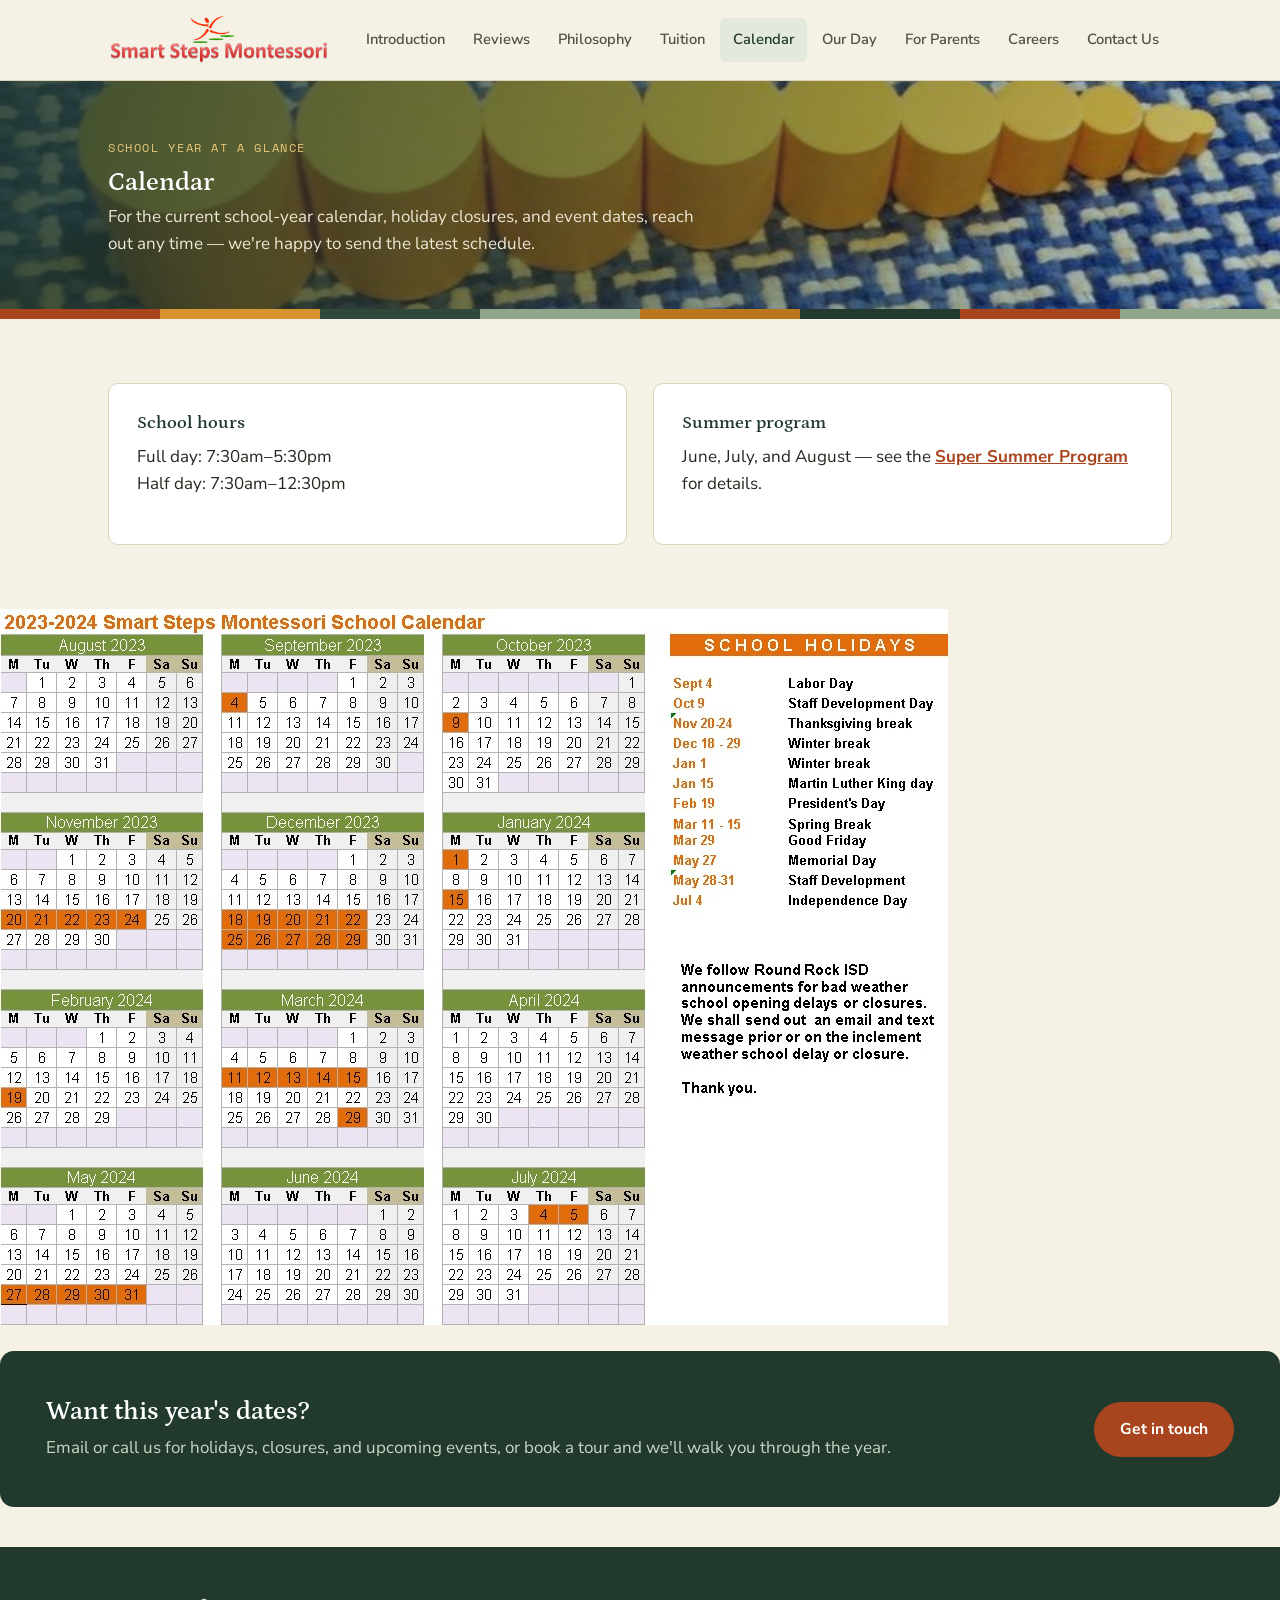
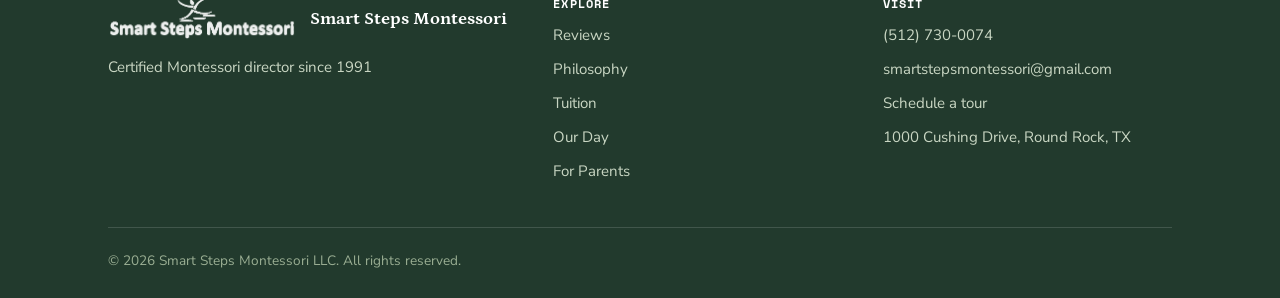
==== calendar.html @ 6e3060b4 "Add sections for practical life and callout" ====
<!DOCTYPE html>
<html lang="en">
<head>
<meta charset="UTF-8">
<meta name="viewport" content="width=device-width, initial-scale=1.0">
<title>Calendar | Smart Steps Montessori</title>
<meta name="description" content="School hours, summer program dates, and how to get the current Smart Steps Montessori school-year calendar.">
<link rel="preconnect" href="https://fonts.googleapis.com">
<link rel="preconnect" href="https://fonts.gstatic.com" crossorigin>
<link href="https://fonts.googleapis.com/css2?family=Petrona:wght@500;600;700&family=Nunito+Sans:wght@400;600;700;800&family=Space+Mono:wght@400;700&display=swap" rel="stylesheet">
<link rel="stylesheet" href="assets/css/style.css">
</head>
<body>
<header class="site-header">
  <div class="header-inner">
    <a class="brand" href="index.html">
      <img src="assets/images/logo.png" alt="Smart Steps Montessori logo">
    </a>
    <nav class="main-nav" aria-label="Primary">
      <a href="index.html">Introduction</a>
      <a href="our-montessori.html">Reviews</a>
      <a href="philosophy.html">Philosophy</a>
      <a href="tuition.html">Tuition</a>
      <a href="calendar.html" class="current">Calendar</a>
      <a href="our-day.html">Our Day</a>
      <a href="for-parents.html">For Parents</a>
      <a href="careers.html">Careers</a>
      <a href="contact.html">Contact Us</a>
    </nav>
    <button class="nav-toggle" aria-label="Toggle menu" aria-expanded="false">
      <span></span>
    </button>
  </div>
</header>


<section class="page-banner">
  <img src="assets/images/for-parents.jpg" alt="Children in the classroom during the school year">
  <div class="page-banner-copy">
    <span class="eyebrow" style="color:#E7C77A;">School year at a glance</span>
    <h1>Calendar</h1>
    <p>For the current school-year calendar, holiday closures, and event dates, reach out any time &mdash; we're happy to send the latest schedule.</p>
  </div>
</section>

<div class="material-strip"><span></span><span></span><span></span><span></span><span></span><span></span><span></span><span></span></div>

<section class="block">
  <div class="container">
    <div class="grid cols-2">
      <div class="card">
        <h3>School hours</h3>
        <p>Full day: 7:30am&ndash;5:30pm<br>Half day: 7:30am&ndash;12:30pm</p>
      </div>
      <div class="card">
        <h3>Summer program</h3>
        <p>June, July, and August &mdash; see the <a href="summer-program.html" style="color:var(--brick); font-weight:700;">Super Summer Program</a> for details.</p>
      </div>
    </div>
</section>
<section>
    <div class="split-media">
      <img src="assets/images/practical-life.jpg" alt="Calendar">
    </div>
</section>
<section>
    <div class="callout" style="margin-top:26px;">
      <div>
        <h2>Want this year's dates?</h2>
        <p>Email or call us for holidays, closures, and upcoming events, or book a tour and we'll walk you through the year.</p>
      </div>
      <a class="btn btn-primary" href="contact.html">Get in touch</a>
    </div>
  </div>
</section>
<footer class="site-footer">
  <div class="container">
    <div class="footer-grid">
      <div>
        <div class="footer-brand">
          <img src="assets/images/logo.png" alt="">
          <span>Smart Steps Montessori</span>
        </div>
        <p style="max-width: 34ch; font-size: 0.94rem;">Certified Montessori director since 1991</p>
      </div>
      <div class="footer-col">
        <h4>Explore</h4>
        <a href="our-montessori.html">Reviews</a>
        <a href="philosophy.html">Philosophy</a>
        <a href="tuition.html">Tuition</a>
        <a href="our-day.html">Our Day</a>
        <a href="for-parents.html">For Parents</a>
      </div>
      <div class="footer-col">
        <h4>Visit</h4>
        <a href="tel:+15127300074">(512) 730-0074</a>
        <a href="mailto:smartstepsmontessori@gmail.com">smartstepsmontessori@gmail.com</a>
        <a href="https://calendly.com/ssms/smart-steps-montessori-tour" target="_blank" rel="noopener">Schedule a tour</a>
        <a href="contact.html">1000 Cushing Drive, Round Rock, TX</a>
      </div>
    </div>
    <div class="footer-bottom">
      <span>&copy; <span id="year"></span> Smart Steps Montessori LLC. All rights reserved.</span>
    </div>
  </div>
</footer>
<script>document.getElementById('year').textContent = new Date().getFullYear();</script>
<script src="assets/js/main.js"></script>
</body>
</html>
---- assets/css/style.css ----
/* ==========================================================================
   Smart Steps Montessori — Design System
   Palette grounded in Montessori material colors:
   - Paper: warm ivory (classroom wall / paper)
   - Forest: deep green (the outdoor/garden work the school emphasizes)
   - Marigold: warm gold (golden bead material)
   - Brick: muted terracotta-brick (red rods / sandpaper letters)
   - Sage: soft green-grey (plant/leaf tint for cards)
   ========================================================================== */

:root {
  --paper: #F5F1E4;
  --paper-deep: #EDE7D3;
  --ink: #2A2620;
  --ink-soft: #55503f;
  --forest: #2F4A3B;
  --forest-deep: #223A2D;
  --marigold: #D6932E;
  --marigold-deep: #B9761C;
  --brick: #A8451F;
  --sage: #8FA688;
  --sage-pale: #E4E9DD;
  --line: #DCD3B8;
  --radius: 6px;
  --shadow: 0 12px 30px -14px rgba(42, 38, 32, 0.28);
  --max: 1120px;
}

/* -------------------- Reset -------------------- */
*, *::before, *::after { box-sizing: border-box; }
html { scroll-behavior: smooth; }
body {
  margin: 0;
  background: var(--paper);
  color: var(--ink);
  font-family: "Nunito Sans", -apple-system, BlinkMacSystemFont, "Segoe UI", sans-serif;
  font-size: 17px;
  line-height: 1.6;
  -webkit-font-smoothing: antialiased;
}
img { max-width: 100%; display: block; }
a { color: inherit; }
ul { padding-left: 0; }
h1, h2, h3, h4 {
  font-family: "Petrona", Georgia, "Times New Roman", serif;
  font-weight: 600;
  line-height: 1.18;
  margin: 0 0 0.5em;
  color: var(--forest-deep);
}
p { margin: 0 0 1.1em; }
.container {
  max-width: var(--max);
  margin: 0 auto;
  padding: 0 28px;
}

/* focus visibility */
a:focus-visible, button:focus-visible, .btn:focus-visible {
  outline: 3px solid var(--marigold);
  outline-offset: 3px;
}

@media (prefers-reduced-motion: reduce) {
  * { animation: none !important; transition: none !important; scroll-behavior: auto !important; }
}

/* -------------------- Eyebrow / labels (mono, ties to counting materials) -------------------- */
.eyebrow {
  font-family: "Space Mono", monospace;
  font-size: 0.72rem;
  letter-spacing: 0.14em;
  text-transform: uppercase;
  color: var(--brick);
  display: inline-block;
  margin-bottom: 0.9em;
}

/* -------------------- Header -------------------- */
.site-header {
  position: sticky;
  top: 0;
  z-index: 50;
  background: var(--paper);
  border-bottom: 1px solid var(--line);
}
.header-inner {
  display: flex;
  align-items: center;
  justify-content: space-between;
  padding: 14px 28px;
  max-width: var(--max);
  margin: 0 auto;
}
.brand {
  display: flex;
  align-items: center;
  gap: 12px;
  text-decoration: none;
  color: var(--forest-deep);
}
.brand img { height: 52px; width: auto; }
.brand-name {
  font-family: "Petrona", serif;
  font-weight: 700;
  font-size: 1.28rem;
  line-height: 1.1;
}
.brand-tag {
  display: block;
  font-family: "Space Mono", monospace;
  font-size: 0.65rem;
  letter-spacing: 0.1em;
  text-transform: uppercase;
  color: var(--sage);
  font-weight: 400;
}

.main-nav { display: flex; align-items: center; gap: 2px; }
.main-nav a {
  text-decoration: none;
  font-size: 0.92rem;
  font-weight: 600;
  color: var(--ink-soft);
  padding: 10px 13px;
  border-radius: var(--radius);
  transition: background 0.15s ease, color 0.15s ease;
}
.main-nav a:hover { background: var(--sage-pale); color: var(--forest-deep); }
.main-nav a.current { color: var(--forest-deep); background: var(--sage-pale); }

.nav-toggle {
  display: none;
  background: none;
  border: 2px solid var(--forest);
  border-radius: var(--radius);
  width: 44px;
  height: 44px;
  align-items: center;
  justify-content: center;
  cursor: pointer;
}
.nav-toggle span,
.nav-toggle span::before,
.nav-toggle span::after {
  content: "";
  display: block;
  width: 20px;
  height: 2px;
  background: var(--forest-deep);
  position: relative;
  transition: transform 0.2s ease, opacity 0.2s ease;
}
.nav-toggle span::before { position: absolute; top: -6px; }
.nav-toggle span::after { position: absolute; top: 6px; }
.nav-toggle[aria-expanded="true"] span { background: transparent; }
.nav-toggle[aria-expanded="true"] span::before { transform: rotate(45deg); top: 0; }
.nav-toggle[aria-expanded="true"] span::after { transform: rotate(-45deg); top: 0; }

/* -------------------- Material strip (signature divider) --------------------
   A row of blocks echoing the classic Montessori number-rod / bead-bar
   color sequence, used as a section divider instead of a plain rule. */
.material-strip {
  display: flex;
  width: 100%;
  height: 10px;
}
.material-strip span { flex: 1; }
.material-strip span:nth-child(1) { background: var(--brick); }
.material-strip span:nth-child(2) { background: var(--marigold); }
.material-strip span:nth-child(3) { background: var(--forest); }
.material-strip span:nth-child(4) { background: var(--sage); }
.material-strip span:nth-child(5) { background: var(--marigold-deep); }
.material-strip span:nth-child(6) { background: var(--forest-deep); }
.material-strip span:nth-child(7) { background: var(--brick); }
.material-strip span:nth-child(8) { background: var(--sage); }

/* -------------------- Hero -------------------- */
.hero {
  position: relative;
  display: grid;
  grid-template-columns: 1.1fr 0.9fr;
  align-items: center;
  gap: 40px;
  padding: 64px 28px 72px;
  max-width: var(--max);
  margin: 0 auto;
}
.hero-copy h1 {
  font-size: clamp(2.1rem, 4vw, 3.1rem);
  letter-spacing: -0.01em;
}
.hero-copy p.lede {
  font-size: 1.15rem;
  color: var(--ink-soft);
  max-width: 46ch;
}
.hero-media {
  position: relative;
  border-radius: 10px;
  overflow: hidden;
  box-shadow: var(--shadow);
  aspect-ratio: 4 / 3;
}
.hero-media img { width: 100%; height: 100%; object-fit: cover; }

.button-row { display: flex; gap: 14px; flex-wrap: wrap; margin-top: 1.6em; }
.btn {
  display: inline-flex;
  align-items: center;
  gap: 8px;
  text-decoration: none;
  font-weight: 700;
  font-size: 0.98rem;
  padding: 13px 24px;
  border-radius: 999px;
  border: 2px solid transparent;
  cursor: pointer;
  transition: transform 0.15s ease, background 0.15s ease, color 0.15s ease;
}
.btn-primary { background: var(--brick); color: #fff; }
.btn-primary:hover { background: var(--marigold-deep); transform: translateY(-1px); }
.btn-outline { background: transparent; border-color: var(--forest); color: var(--forest-deep); }
.btn-outline:hover { background: var(--forest); color: #fff; }

/* -------------------- Page banner (interior pages) -------------------- */
.page-banner {
  position: relative;
  display: grid;
  grid-template-columns: 1fr;
  min-height: 220px;
  align-items: center;
}
.page-banner img {
  position: absolute;
  inset: 0;
  width: 100%;
  height: 100%;
  object-fit: cover;
  z-index: 0;
}
.page-banner::after {
  content: "";
  position: absolute;
  inset: 0;
  background: linear-gradient(100deg, rgba(34,58,45,0.88) 0%, rgba(34,58,45,0.55) 55%, rgba(34,58,45,0.2) 100%);
  z-index: 1;
}
.page-banner-copy {
  position: relative;
  z-index: 2;
  padding: 52px 28px;
  max-width: var(--max);
  margin: 0 auto;
  width: 100%;
}
.page-banner-copy h1 { color: #fff; margin-bottom: 0.2em; }
.page-banner-copy p { color: #EDE7D3; margin: 0; max-width: 60ch; }

/* -------------------- Sections -------------------- */
section.block { padding: 64px 0; }
section.block.tight { padding: 44px 0; }
section.block.alt { background: var(--paper-deep); }
.section-head { max-width: 62ch; margin-bottom: 2.2em; }
.section-head h2 { font-size: clamp(1.6rem, 3vw, 2.2rem); }

/* -------------------- Cards / grids -------------------- */
.grid { display: grid; gap: 26px; }
.grid.cols-3 { grid-template-columns: repeat(3, 1fr); }
.grid.cols-2 { grid-template-columns: repeat(2, 1fr); }

.card {
  background: #fff;
  border: 1px solid var(--line);
  border-radius: 10px;
  padding: 28px;
}
.card h3 { font-size: 1.15rem; }

.leaf-list { list-style: none; margin: 0; padding: 0; }
.leaf-list li {
  position: relative;
  padding-left: 28px;
  margin-bottom: 0.7em;
  color: var(--ink-soft);
}
.leaf-list li::before {
  content: "";
  position: absolute;
  left: 0;
  top: 0.45em;
  width: 12px;
  height: 12px;
  background: var(--sage);
  border-radius: 3px 12px 3px 12px;
}

/* image + text split section */
.split {
  display: grid;
  grid-template-columns: 1fr 1fr;
  gap: 48px;
  align-items: center;
}
.split img { border-radius: 10px; box-shadow: var(--shadow); }
.split.reverse .split-media { order: 2; }

/* -------------------- Pull quotes / reviews -------------------- */
.review-grid {
  columns: 3;
  column-gap: 24px;
}
.review-card {
  break-inside: avoid;
  background: #fff;
  border: 1px solid var(--line);
  border-radius: 10px;
  padding: 24px;
  margin-bottom: 24px;
}
.review-stars { color: var(--marigold-deep); letter-spacing: 2px; font-size: 0.9rem; margin-bottom: 0.6em; }
.review-name {
  font-family: "Space Mono", monospace;
  font-size: 0.75rem;
  letter-spacing: 0.08em;
  text-transform: uppercase;
  color: var(--brick);
  margin-top: 0.8em;
  display: block;
}
.review-card p { font-size: 0.95rem; color: var(--ink-soft); margin-bottom: 0; }

/* -------------------- Timeline (Our Day) -------------------- */
.timeline { border-left: 3px solid var(--line); margin-left: 8px; }
.timeline-item {
  position: relative;
  padding: 4px 0 30px 32px;
}
.timeline-item::before {
  content: "";
  position: absolute;
  left: -9px;
  top: 6px;
  width: 15px;
  height: 15px;
  border-radius: 50%;
  background: var(--marigold);
  border: 3px solid var(--paper);
}
.timeline-item:nth-child(3n+2)::before { background: var(--brick); }
.timeline-item:nth-child(3n)::before { background: var(--forest); }
.timeline-time {
  font-family: "Space Mono", monospace;
  font-size: 0.82rem;
  color: var(--brick);
  font-weight: 700;
  display: block;
  margin-bottom: 0.2em;
}
.timeline-item h3 { font-size: 1.05rem; margin-bottom: 0.2em; }
.timeline-item p { color: var(--ink-soft); margin-bottom: 0; font-size: 0.96rem; }

/* -------------------- Pricing (Tuition) -------------------- */
.price-card {
  background: #fff;
  border: 1px solid var(--line);
  border-radius: 10px;
  padding: 26px;
}
.price-card h3 { font-size: 1.05rem; margin-bottom: 1em; color: var(--brick); }
.price-row {
  display: flex;
  justify-content: space-between;
  padding: 12px 0;
  border-bottom: 1px dashed var(--line);
  font-size: 0.98rem;
}
.price-row:last-child { border-bottom: none; }
.price-amount { font-family: "Space Mono", monospace; font-weight: 700; color: var(--forest-deep); }

/* -------------------- Callout / CTA band -------------------- */
.callout {
  background: var(--forest-deep);
  color: #EDE7D3;
  border-radius: 14px;
  padding: 46px;
  display: grid;
  grid-template-columns: 1.3fr auto;
  align-items: center;
  gap: 24px;
}
.callout h2 { color: #fff; margin-bottom: 0.25em; }
.callout p { color: #C9D6C3; margin-bottom: 0; }

/* -------------------- Contact -------------------- */
.contact-grid {
  display: grid;
  grid-template-columns: 1fr 1fr;
  gap: 40px;
}
.contact-detail { display: flex; gap: 14px; margin-bottom: 22px; }
.contact-detail .label {
  font-family: "Space Mono", monospace;
  font-size: 0.72rem;
  text-transform: uppercase;
  letter-spacing: 0.1em;
  color: var(--sage);
  display: block;
  margin-bottom: 3px;
}
.map-frame { border-radius: 10px; overflow: hidden; border: 1px solid var(--line); box-shadow: var(--shadow); }
.map-frame iframe { width: 100%; height: 320px; border: 0; display: block; }

/* -------------------- Footer -------------------- */
.site-footer {
  background: var(--forest-deep);
  color: #C9D6C3;
  padding: 50px 0 26px;
  margin-top: 40px;
}
.footer-grid {
  display: grid;
  grid-template-columns: 1.4fr 1fr 1fr;
  gap: 40px;
  margin-bottom: 34px;
}
.footer-brand { display: flex; align-items: center; gap: 12px; margin-bottom: 14px; }
.footer-brand img { height: 44px; width: auto; filter: brightness(0) invert(1); opacity: 0.92; }
.footer-brand span {
  font-family: "Petrona", serif;
  font-weight: 700;
  font-size: 1.1rem;
  color: #fff;
}
.footer-col h4 {
  color: #fff;
  font-family: "Space Mono", monospace;
  font-size: 0.75rem;
  letter-spacing: 0.1em;
  text-transform: uppercase;
  margin-bottom: 1em;
}
.footer-col a {
  display: block;
  text-decoration: none;
  color: #C9D6C3;
  font-size: 0.94rem;
  margin-bottom: 10px;
  transition: color 0.15s ease;
}
.footer-col a:hover { color: var(--marigold); }
.footer-bottom {
  border-top: 1px solid rgba(255,255,255,0.14);
  padding-top: 22px;
  display: flex;
  justify-content: space-between;
  flex-wrap: wrap;
  gap: 10px;
  font-size: 0.85rem;
  color: #9AAE93;
}
.footer-bottom .tagline { font-style: italic; color: var(--marigold); }

/* ==========================================================================
   Responsive
   ========================================================================== */
@media (max-width: 900px) {
  .hero { grid-template-columns: 1fr; padding-top: 40px; }
  .hero-media { order: -1; }
  .split, .split.reverse { grid-template-columns: 1fr; }
  .split.reverse .split-media { order: 0; }
  .grid.cols-3 { grid-template-columns: 1fr 1fr; }
  .review-grid { columns: 2; }
  .contact-grid { grid-template-columns: 1fr; }
  .footer-grid { grid-template-columns: 1fr 1fr; }
  .callout { grid-template-columns: 1fr; text-align: left; }
}

@media (max-width: 720px) {
  .main-nav {
    position: absolute;
    top: 100%;
    left: 0;
    right: 0;
    background: var(--paper);
    border-bottom: 1px solid var(--line);
    flex-direction: column;
    align-items: stretch;
    padding: 10px 20px 20px;
    display: none;
    gap: 4px;
  }
  .main-nav.open { display: flex; }
  .main-nav a { padding: 12px 10px; font-size: 1rem; }
  .nav-toggle { display: flex; }
  .grid.cols-3, .grid.cols-2 { grid-template-columns: 1fr; }
  .review-grid { columns: 1; }
  .footer-grid { grid-template-columns: 1fr; gap: 28px; }
  section.block { padding: 44px 0; }
  .callout { padding: 32px 24px; }
  .price-card { padding: 22px; }
}
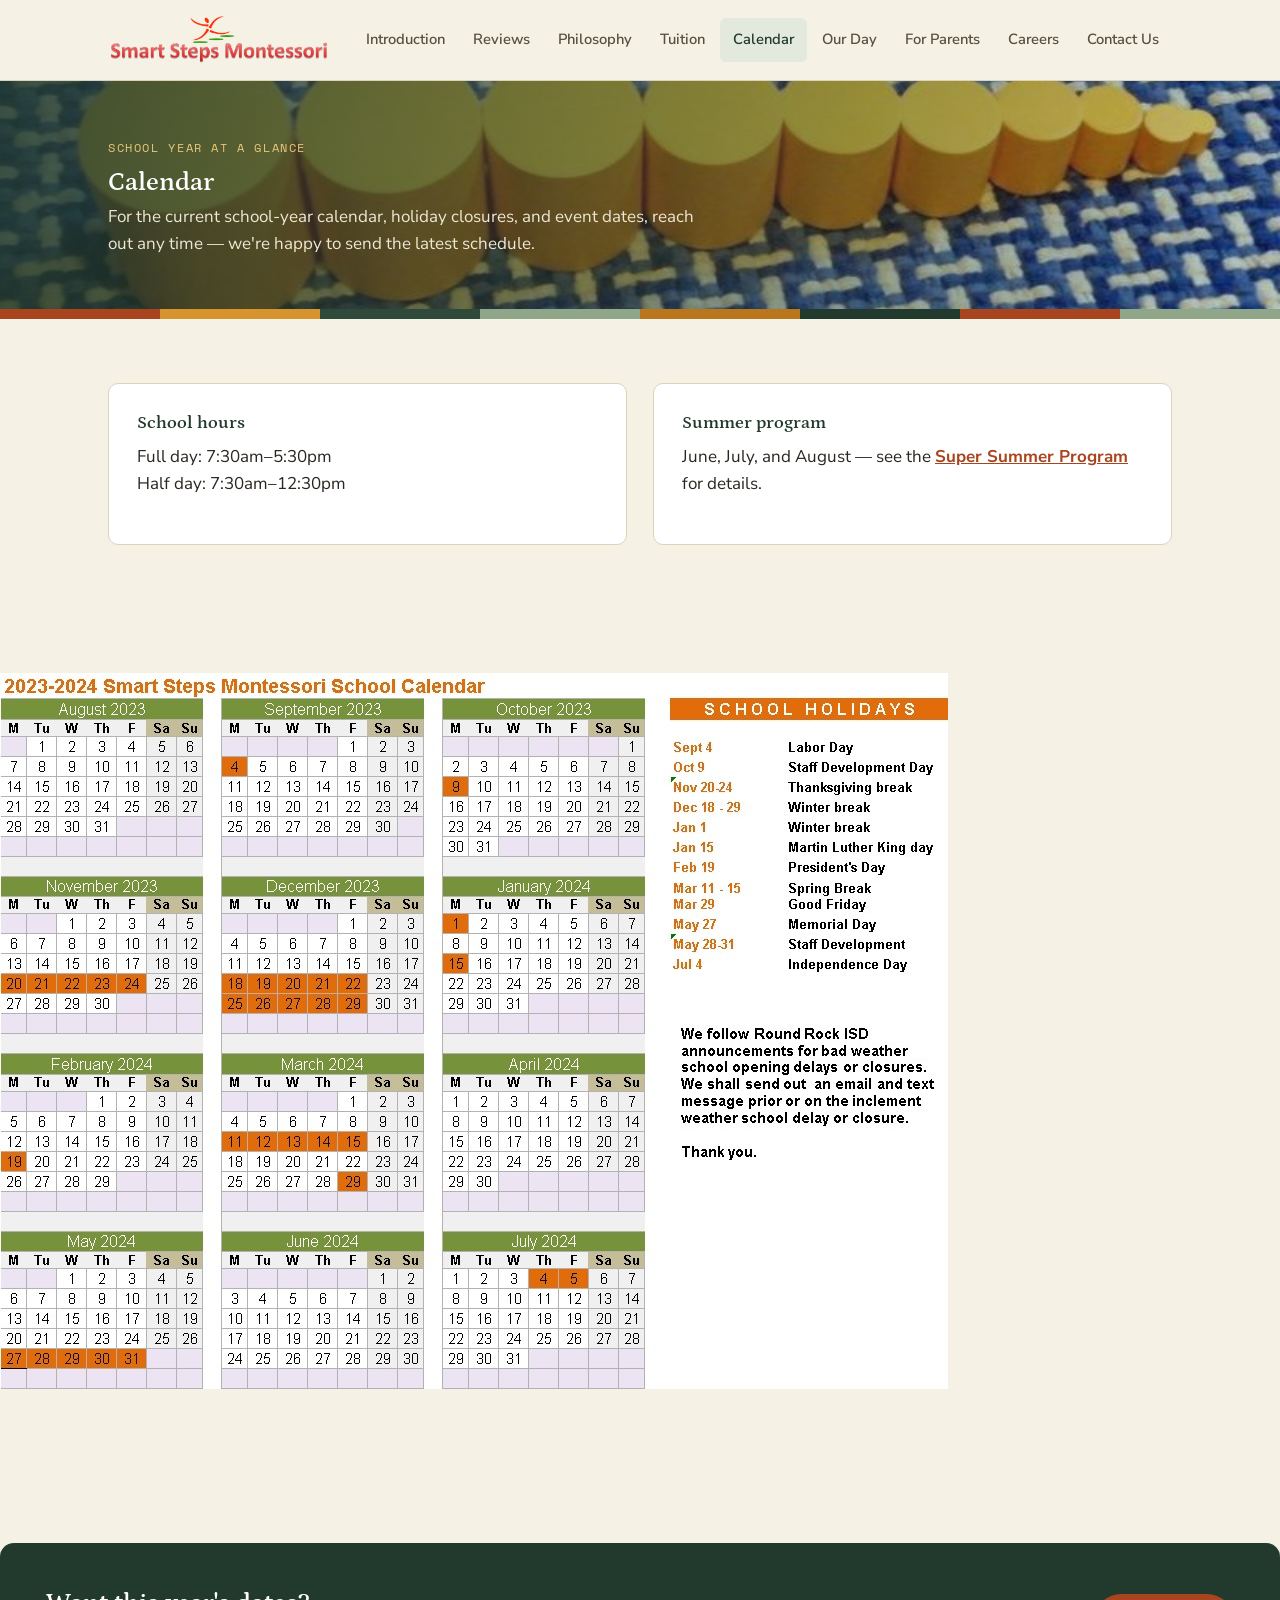
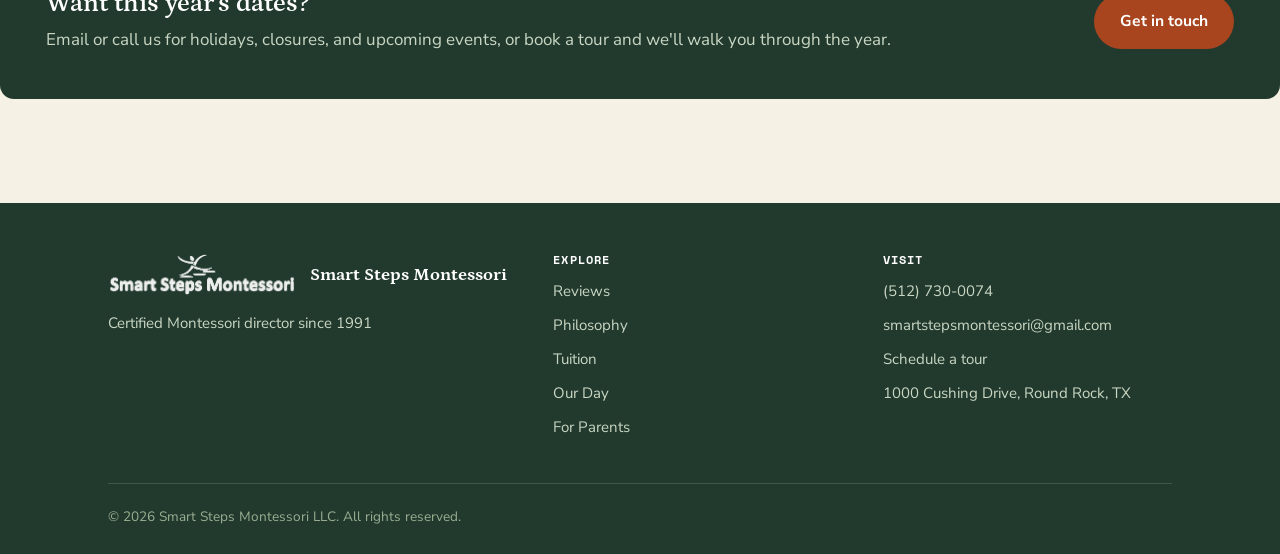
==== commit 1bff71b9: "Update section structure in calendar.html" ====
--- a/calendar.html
+++ b/calendar.html
@@ -58,12 +58,12 @@
       </div>
     </div>
 </section>
-<section>
+<section class="block">
     <div class="split-media">
       <img src="assets/images/practical-life.jpg" alt="Calendar">
     </div>
 </section>
-<section>
+<section class="block">
     <div class="callout" style="margin-top:26px;">
       <div>
         <h2>Want this year's dates?</h2>
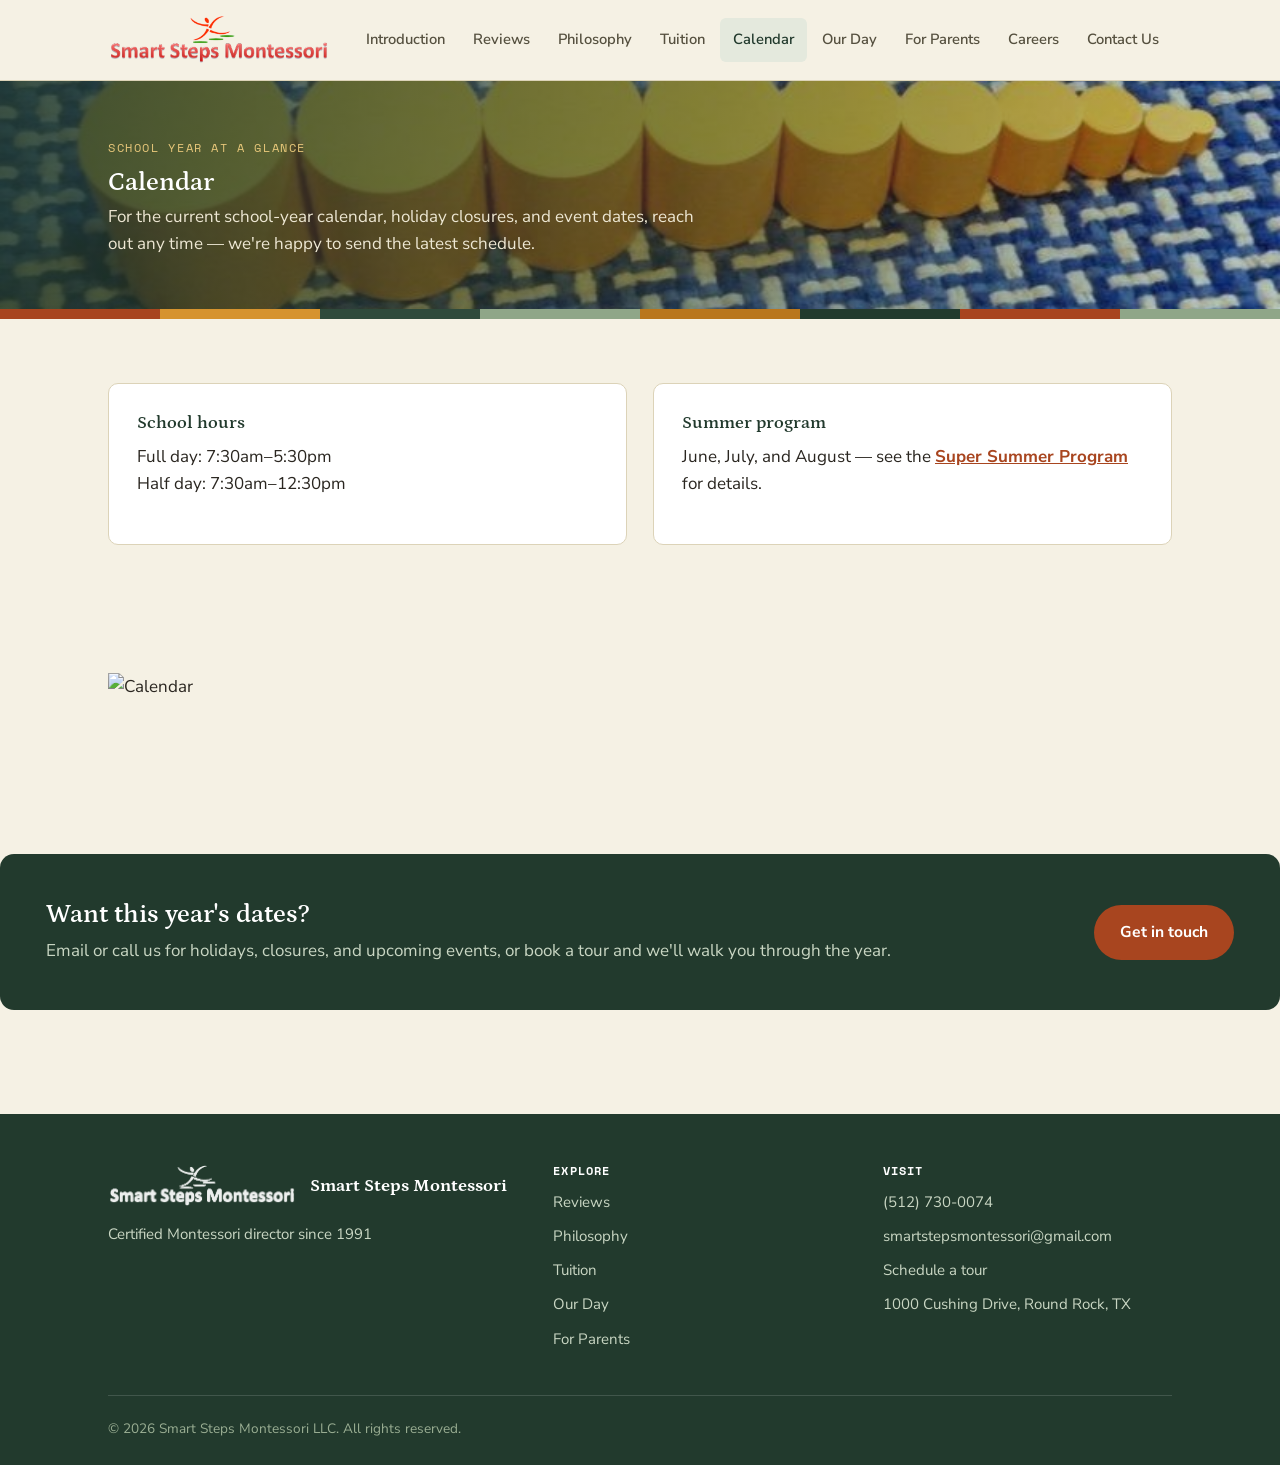
==== commit bfd6645f: "Update calendar image in calendar.html" ====
--- a/calendar.html
+++ b/calendar.html
@@ -58,11 +58,13 @@
       </div>
     </div>
 </section>
+  
 <section class="block">
-    <div class="split-media">
-      <img src="assets/images/practical-life.jpg" alt="Calendar">
+    <div class="container">
+      <img src="assets/images/calendar.jpg" alt="Calendar">
     </div>
 </section>
+  
 <section class="block">
     <div class="callout" style="margin-top:26px;">
       <div>
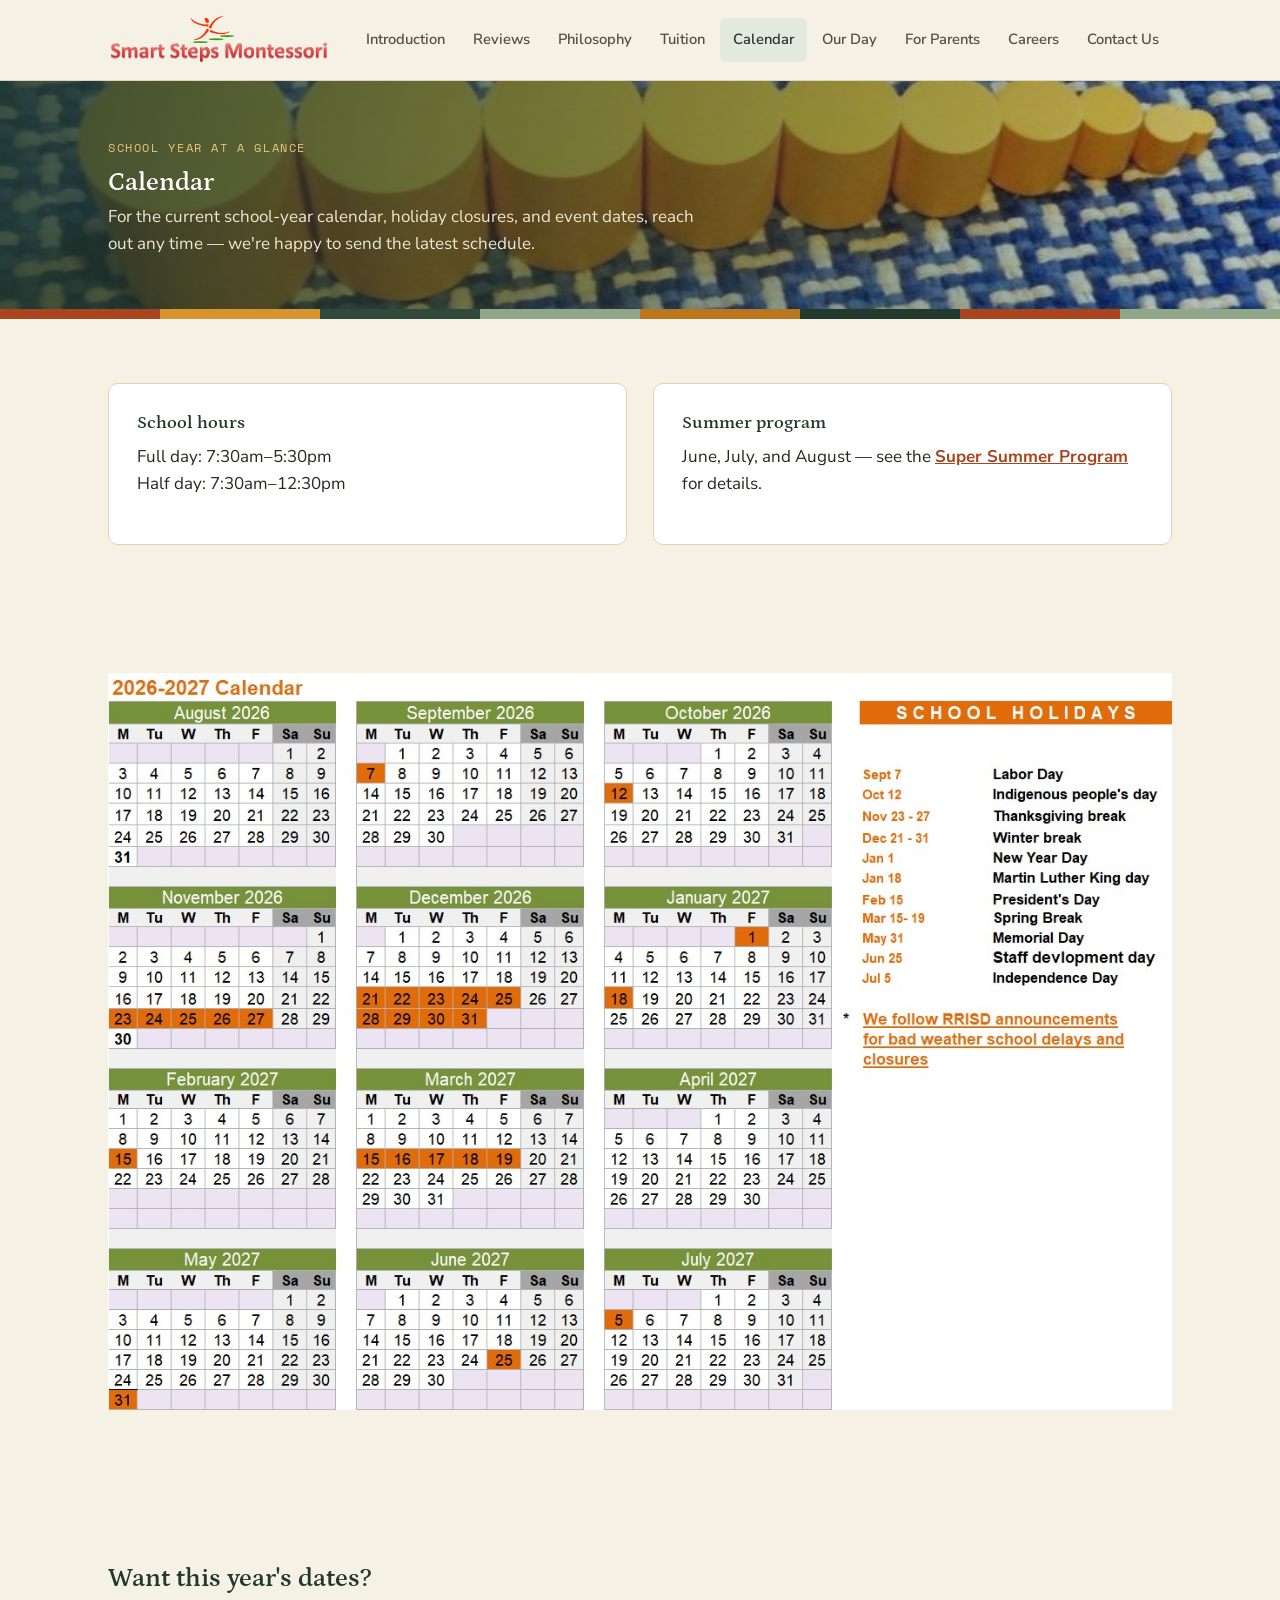
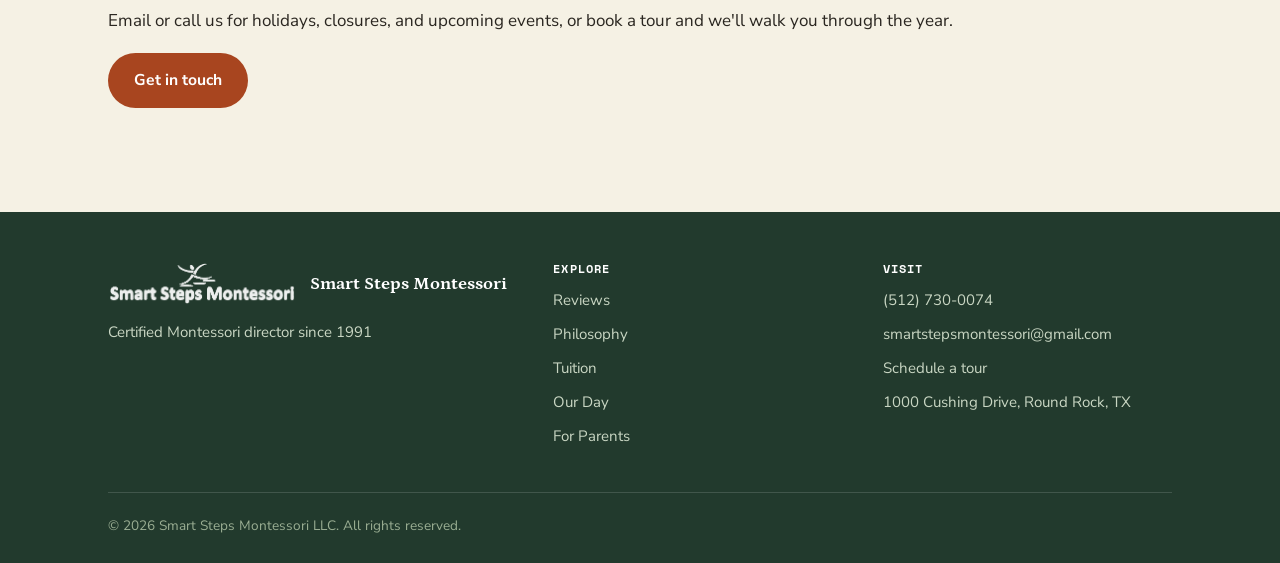
==== commit 91262820: "Update callout section in calendar.html" ====
--- a/calendar.html
+++ b/calendar.html
@@ -66,7 +66,7 @@
 </section>
   
 <section class="block">
-    <div class="callout" style="margin-top:26px;">
+    <div class="container" style="margin-top:26px;">
       <div>
         <h2>Want this year's dates?</h2>
         <p>Email or call us for holidays, closures, and upcoming events, or book a tour and we'll walk you through the year.</p>
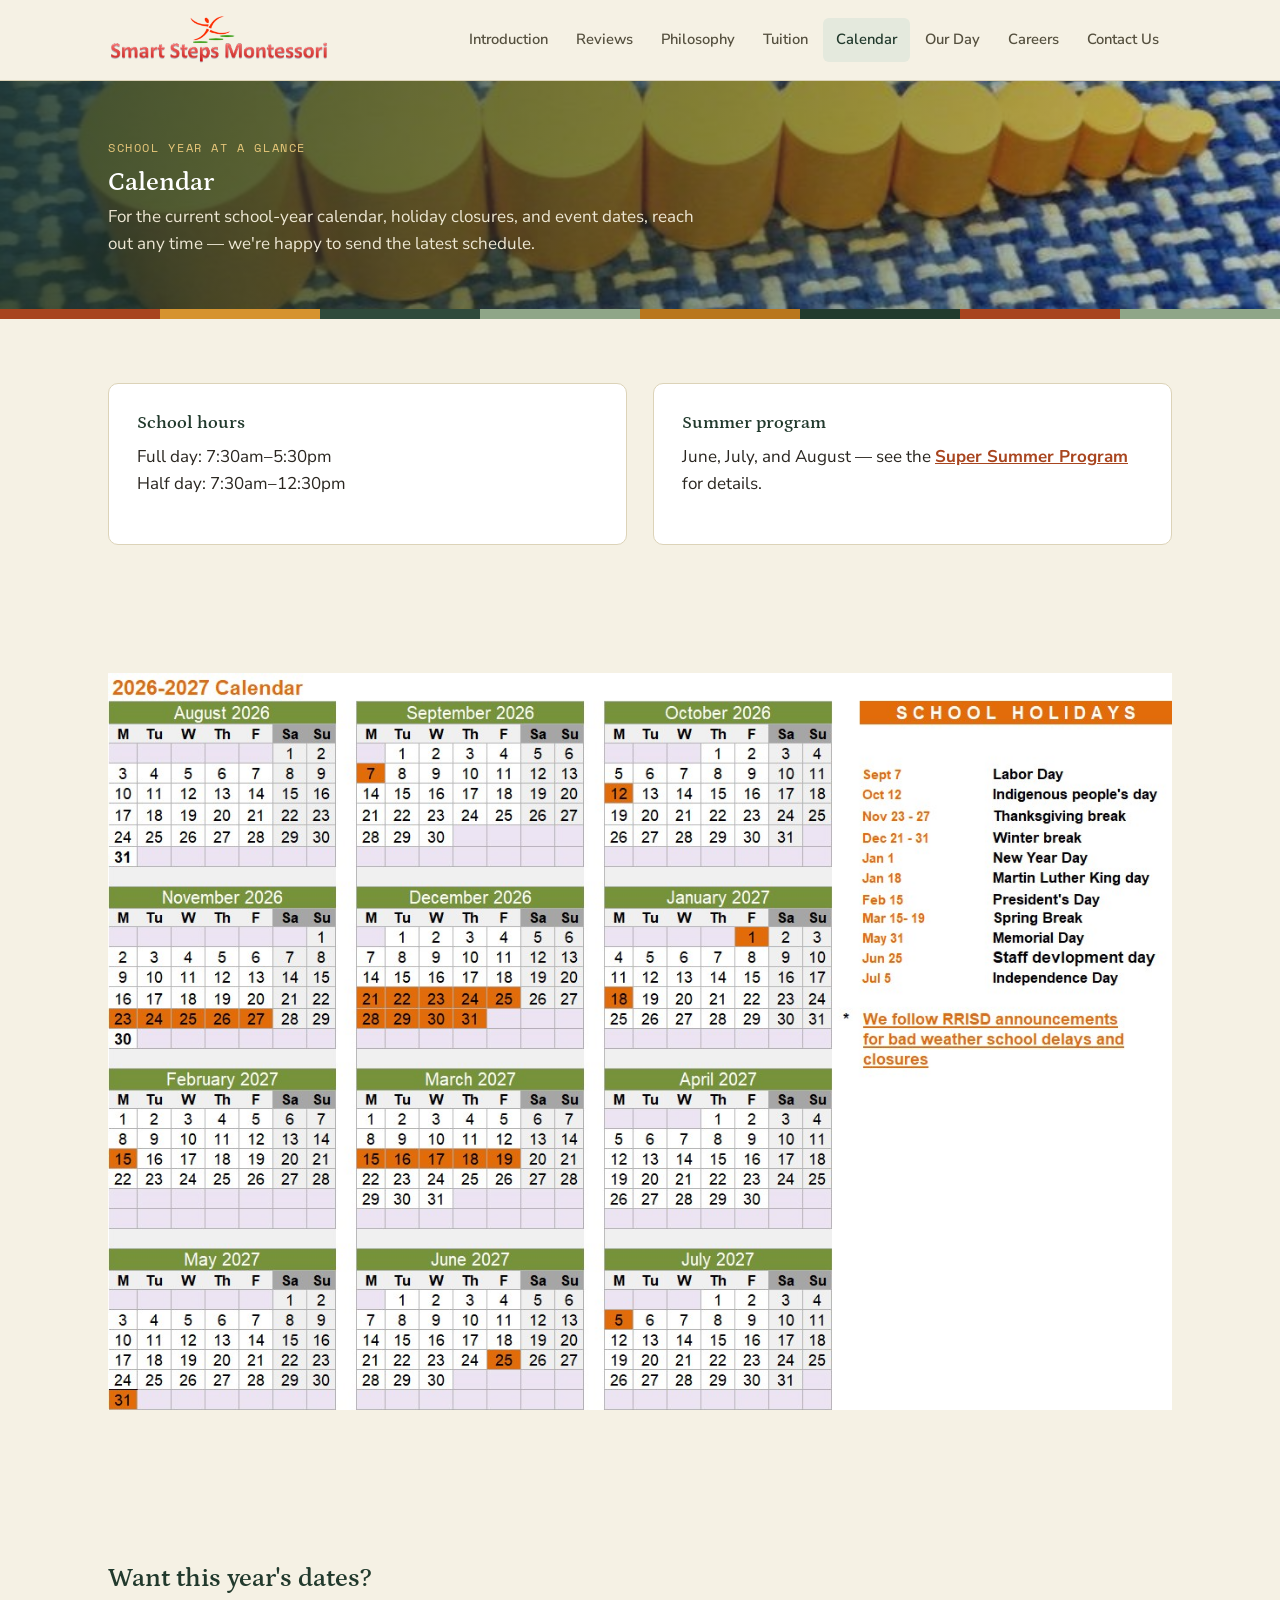
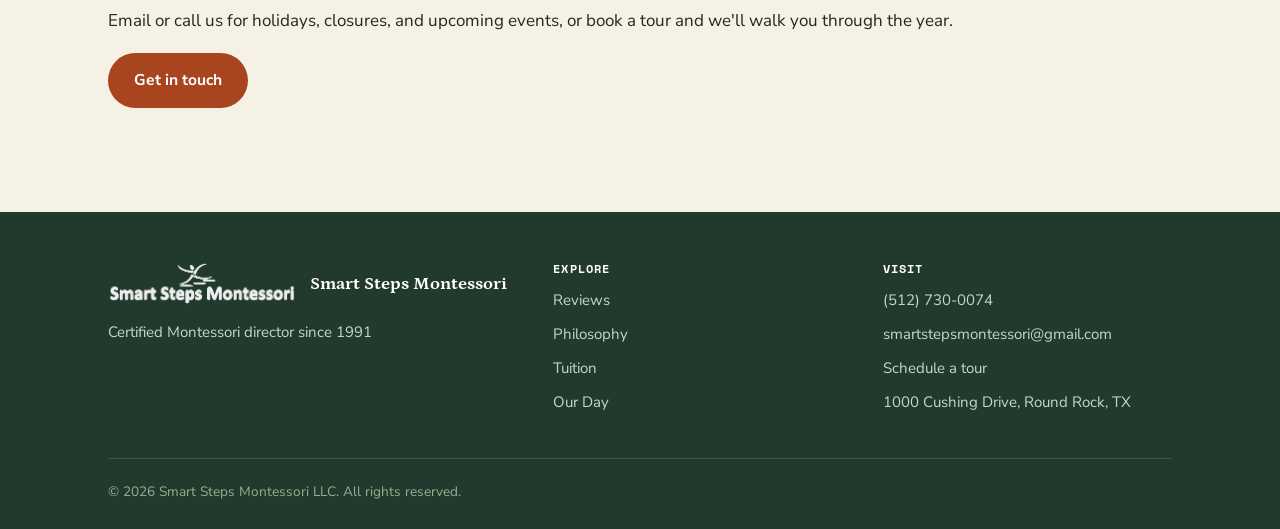
==== commit 27563bfd: "Remove 'For Parents' link from calendar.html Removed 'For Parents' link from navigation." ====
--- a/calendar.html
+++ b/calendar.html
@@ -23,7 +23,6 @@
       <a href="tuition.html">Tuition</a>
       <a href="calendar.html" class="current">Calendar</a>
       <a href="our-day.html">Our Day</a>
-      <a href="for-parents.html">For Parents</a>
       <a href="careers.html">Careers</a>
       <a href="contact.html">Contact Us</a>
     </nav>
@@ -91,7 +90,6 @@
         <a href="philosophy.html">Philosophy</a>
         <a href="tuition.html">Tuition</a>
         <a href="our-day.html">Our Day</a>
-        <a href="for-parents.html">For Parents</a>
       </div>
       <div class="footer-col">
         <h4>Visit</h4>
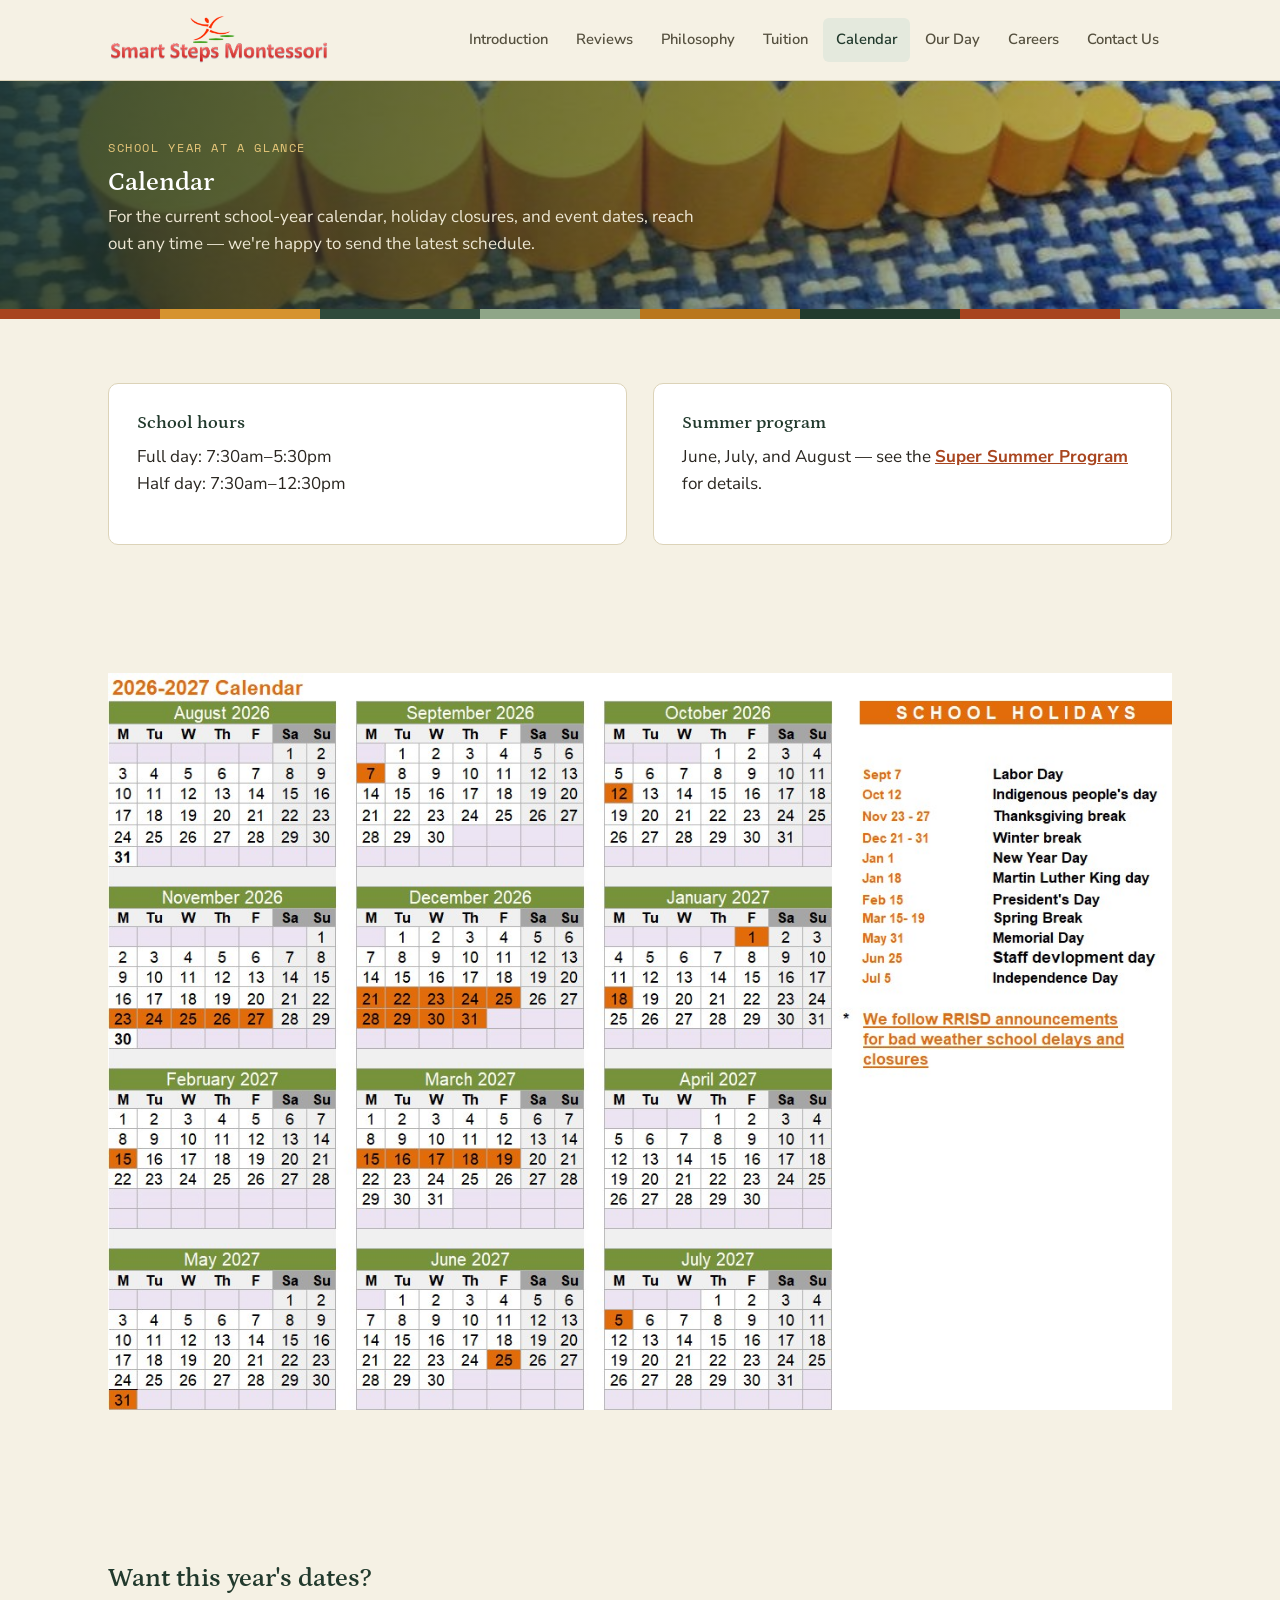
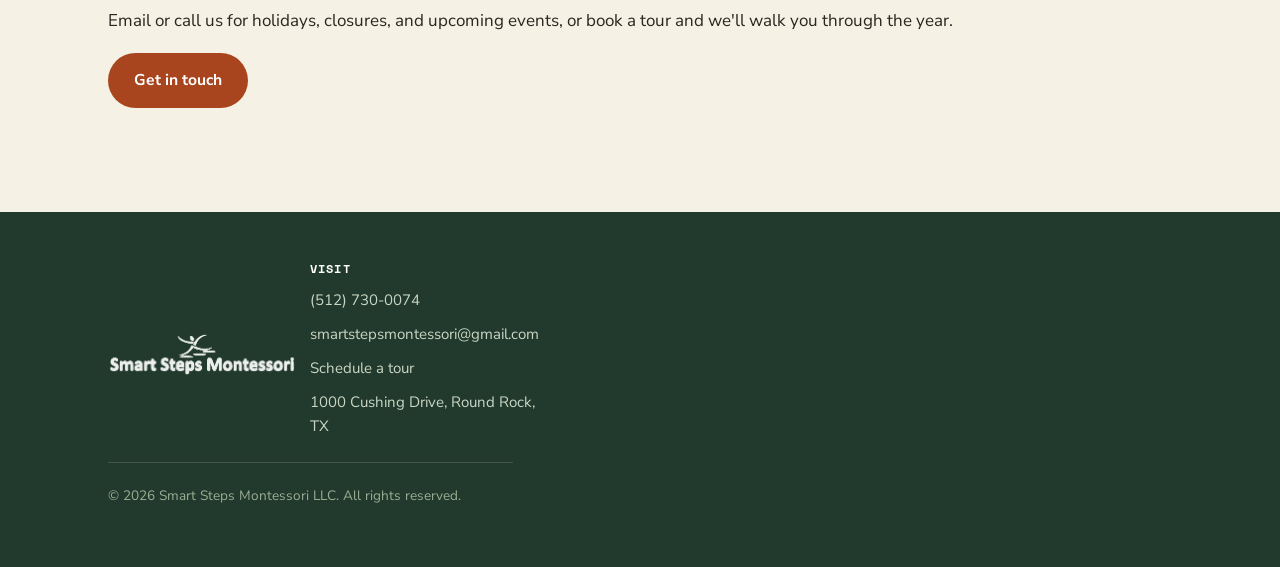
==== commit 697747fd: "Remove footer brand and explore links from calendar Removed footer brand information and links from " ====
--- a/calendar.html
+++ b/calendar.html
@@ -80,17 +80,6 @@
       <div>
         <div class="footer-brand">
           <img src="assets/images/logo.png" alt="">
-          <span>Smart Steps Montessori</span>
-        </div>
-        <p style="max-width: 34ch; font-size: 0.94rem;">Certified Montessori director since 1991</p>
-      </div>
-      <div class="footer-col">
-        <h4>Explore</h4>
-        <a href="our-montessori.html">Reviews</a>
-        <a href="philosophy.html">Philosophy</a>
-        <a href="tuition.html">Tuition</a>
-        <a href="our-day.html">Our Day</a>
-      </div>
       <div class="footer-col">
         <h4>Visit</h4>
         <a href="tel:+15127300074">(512) 730-0074</a>
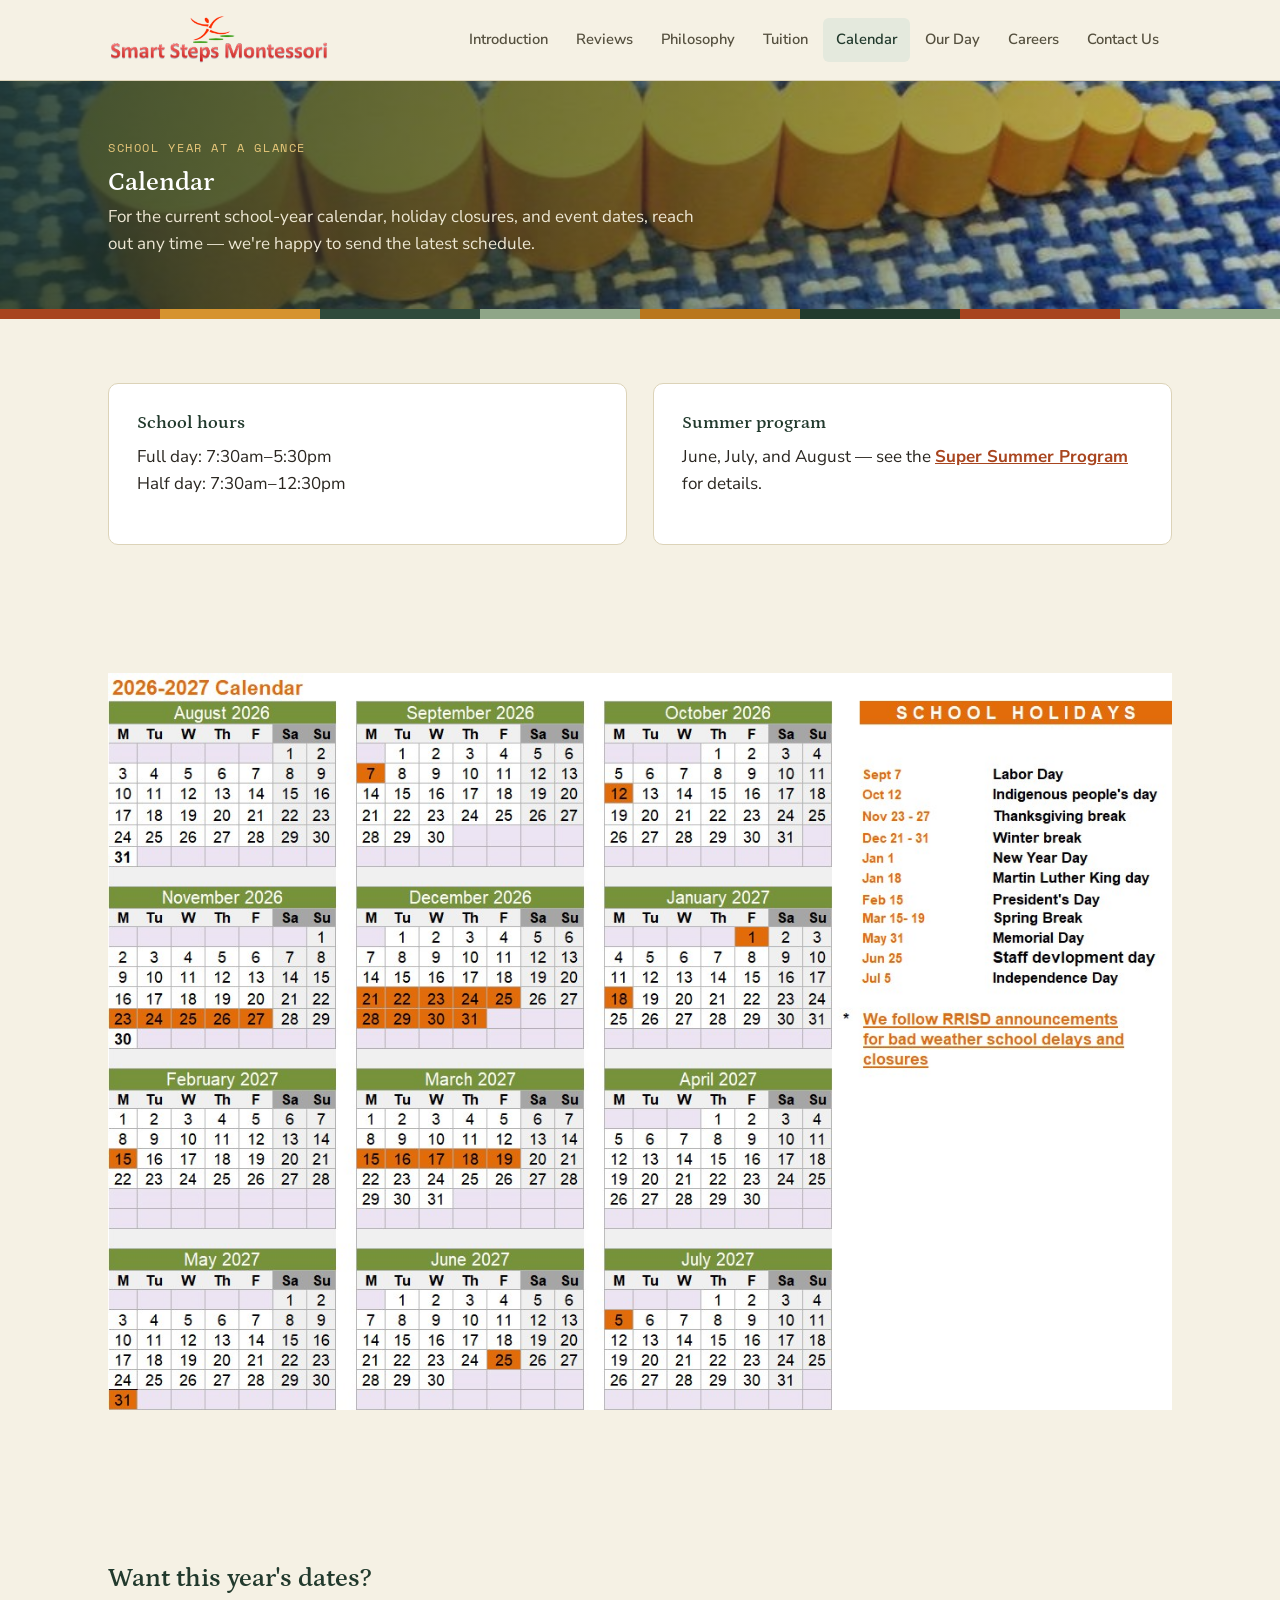
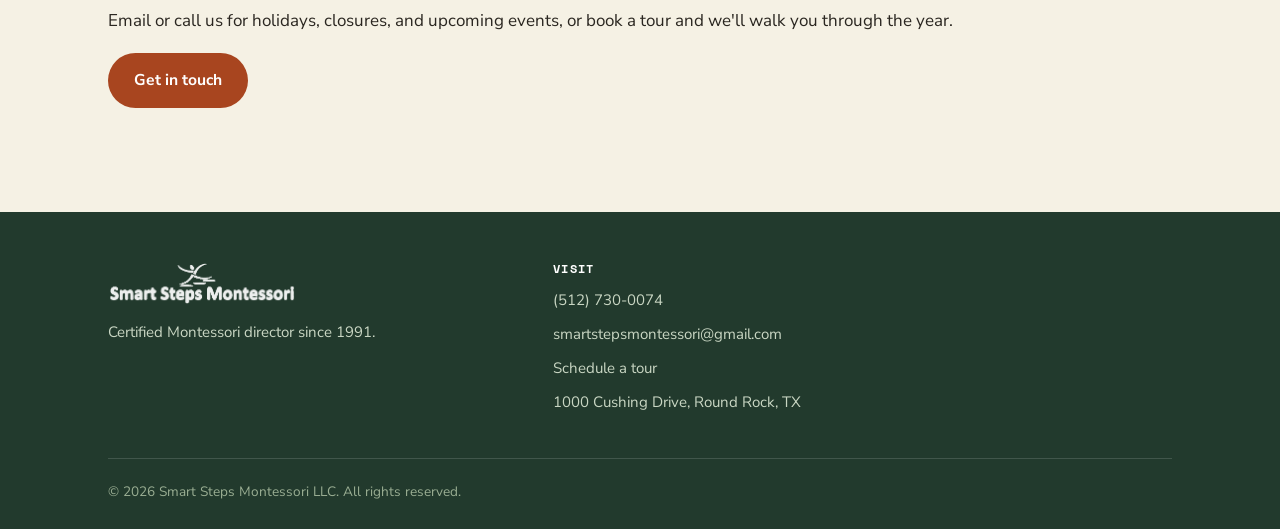
==== commit 77debe3e: "Update footer content in calendar.html" ====
--- a/calendar.html
+++ b/calendar.html
@@ -80,6 +80,9 @@
       <div>
         <div class="footer-brand">
           <img src="assets/images/logo.png" alt="">
+        </div>
+        <p style="max-width: 34ch; font-size: 0.94rem;">Certified Montessori director since 1991.</p>
+      </div>
       <div class="footer-col">
         <h4>Visit</h4>
         <a href="tel:+15127300074">(512) 730-0074</a>
